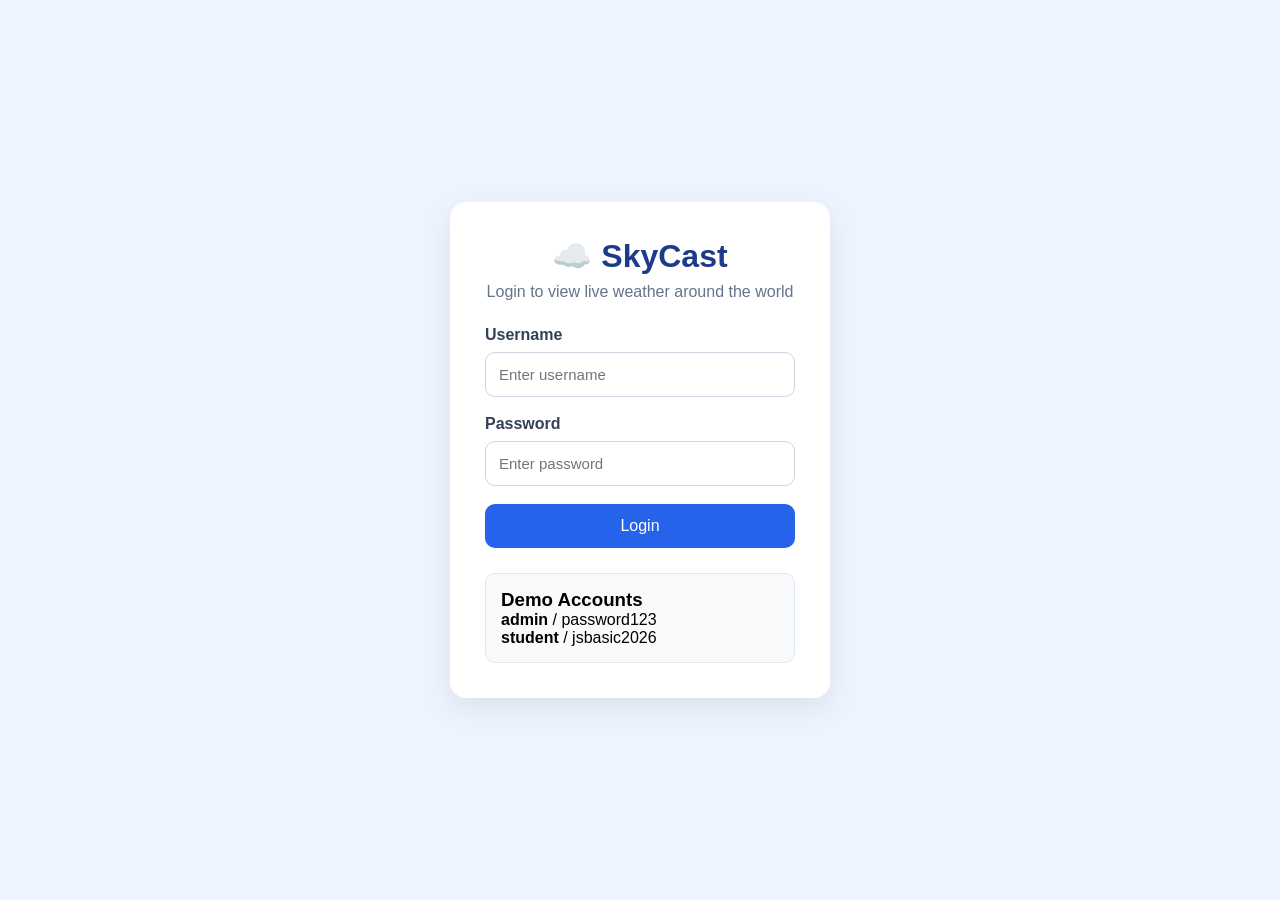
==== index.html @ 93b0ee86 "Initial commit" ====
<!DOCTYPE html>
<html lang="en">
<head>
    <meta charset="UTF-8">
    <meta name="viewport" content="width=device-width, initial-scale=1.0">
    <title>SkyCast Login</title>

    <link rel="stylesheet" href="style.css">
</head>
<body class="login-body">

    <div class="login-container">

        <h1>☁️ SkyCast</h1>
        <p class="subtitle">
            Login to view live weather around the world
        </p>

        <form id="loginForm">

            <div class="input-group">
                <label>Username</label>
                <input
                    type="text"
                    id="username"
                    placeholder="Enter username"
                    required
                >
            </div>

            <div class="input-group">
                <label>Password</label>
                <input
                    type="password"
                    id="password"
                    placeholder="Enter password"
                    required
                >
            </div>

            <button type="submit">
                Login
            </button>

            <p id="error" class="error"></p>

        </form>

        <div class="demo-box">
            <h3>Demo Accounts</h3>

            <p><b>admin</b> / password123</p>
            <p><b>student</b> / jsbasic2026</p>

        </div>

    </div>

<script src="login.js"></script>

</body>
</html>
---- style.css ----
*{
    margin:0;
    padding:0;
    box-sizing:border-box;
    font-family:'Segoe UI',Tahoma,Geneva,Verdana,sans-serif;
}

body{
    min-height:100vh;
    transition:.3s;
}

/* ================= LOGIN ================= */

.login-body{
    display:flex;
    justify-content:center;
    align-items:center;
    background:#edf4ff;
}

.login-container{
    width:380px;
    background:#fff;
    padding:35px;
    border-radius:16px;
    box-shadow:0 10px 30px rgba(0,0,0,.08);
}

.login-container h1{
    text-align:center;
    color:#1e3a8a;
    margin-bottom:8px;
}

.subtitle{
    text-align:center;
    color:#64748b;
    margin-bottom:25px;
}

.input-group{
    margin-bottom:18px;
}

.input-group label{
    display:block;
    margin-bottom:8px;
    font-weight:600;
    color:#334155;
}

.input-group input{
    width:100%;
    padding:13px;
    border-radius:10px;
    border:1px solid #cbd5e1;
    outline:none;
    font-size:15px;
}

.input-group input:focus{
    border-color:#2563eb;
}

button{
    border:none;
    cursor:pointer;
    transition:.25s;
}

.login-container button{
    width:100%;
    padding:13px;
    border-radius:10px;
    background:#2563eb;
    color:white;
    font-size:16px;
}

.login-container button:hover{
    background:#1d4ed8;
}

.error{
    margin-top:12px;
    text-align:center;
    color:#dc2626;
    font-weight:600;
}

.demo-box{
    margin-top:25px;
    background:#f8fafc;
    border:1px solid #e2e8f0;
    padding:15px;
    border-radius:10px;
}

/* ================= DASHBOARD ================= */

.dashboard{
    min-height:100vh;
    padding:35px;
    background:#edf4ff;
    color:#1e293b;
}

/* Header */

.header{
    display:flex;
    justify-content:space-between;
    align-items:flex-start;
    margin-bottom:30px;
}

.header h1{
    color:#0f172a;
    font-size:42px;
}

.header p{
    color:#64748b;
    margin-top:8px;
}

.logout-btn{
    background:#ef4444;
    color:white;
    padding:11px 20px;
    border-radius:10px;
    font-size:15px;
}

.logout-btn:hover{
    background:#dc2626;
}

/* Search */

.search-box{
    display:flex;
    gap:15px;
    margin-bottom:30px;
}

.search-box input{
    flex:1;
    background:white;
    border:1px solid #dbeafe;
    padding:15px;
    border-radius:12px;
    font-size:16px;
}

.search-box input:focus{
    outline:none;
    border-color:#2563eb;
}

.search-box button{
    width:180px;
    background:#2563eb;
    color:white;
    border-radius:12px;
    font-size:16px;
}

.search-box button:hover{
    background:#1d4ed8;
}

/* Loader */

.loader{
    display:none;
    margin:20px auto;
    width:50px;
    height:50px;
    border-radius:50%;
    border:5px solid #dbeafe;
    border-top:5px solid #2563eb;
    animation:spin 1s linear infinite;
}

@keyframes spin{
    to{
        transform:rotate(360deg);
    }
}

/* Main Weather Card */

.weather-card{
    background:white;
    border-radius:18px;
    padding:30px;
    box-shadow:0 8px 25px rgba(0,0,0,.06);
    margin-bottom:30px;
}

.weather-main{
    display:flex;
    justify-content:space-between;
    align-items:center;
    flex-wrap:wrap;
}

.weather-main h2{
    font-size:38px;
    color:#0f172a;
}

.temp{
    font-size:70px;
    font-weight:bold;
    color:#1d4ed8;
    margin:10px 0;
}

#description{
    color:#64748b;
    text-transform:capitalize;
}

.emoji{
    font-size:90px;
}

/* Weather Info */

.info-grid{
    margin-top:30px;
    display:grid;
    grid-template-columns:repeat(auto-fit,minmax(180px,1fr));
    gap:18px;
}

.info-box{
    background:#f8fbff;
    border:1px solid #dbeafe;
    border-radius:14px;
    padding:18px;
}

.info-box h4{
    color:#64748b;
    margin-bottom:8px;
}

.info-box p{
    color:#0f172a;
    font-size:20px;
    font-weight:600;
}

/* Forecast */

h2{
    margin-bottom:18px;
}

.forecast{
    display:grid;
    grid-template-columns:repeat(auto-fit,minmax(180px,1fr));
    gap:20px;
    margin-bottom:30px;
}

.forecast-card{
    background:white;
    border:1px solid #dbeafe;
    border-radius:16px;
    padding:20px;
    text-align:center;
    box-shadow:0 6px 16px rgba(0,0,0,.05);
    transition:.25s;
}

.forecast-card:hover{
    transform:translateY(-5px);
}

.forecast-card h1{
    font-size:45px;
    margin:10px 0;
}

/* Recent Searches */

.recent{
    margin-top:20px;
}

.recent button{
    background:white;
    color:#1e3a8a;
    border:1px solid #93c5fd;
    padding:10px 18px;
    border-radius:30px;
    margin:6px;
}

.recent button:hover{
    background:#2563eb;
    color:white;
}

/* Remove old themes */

.sunny,
.cloudy,
.rainy,
.snowy,
.night{
    background:#edf4ff !important;
}

/* Responsive */

@media(max-width:768px){

    .dashboard{
        padding:20px;
    }

    .header{
        flex-direction:column;
        gap:20px;
    }

    .header h1{
        font-size:32px;
    }

    .search-box{
        flex-direction:column;
    }

    .search-box button{
        width:100%;
    }

    .weather-main{
        justify-content:center;
        text-align:center;
        gap:20px;
    }

    .temp{
        font-size:56px;
    }

    .emoji{
        font-size:70px;
    }

}
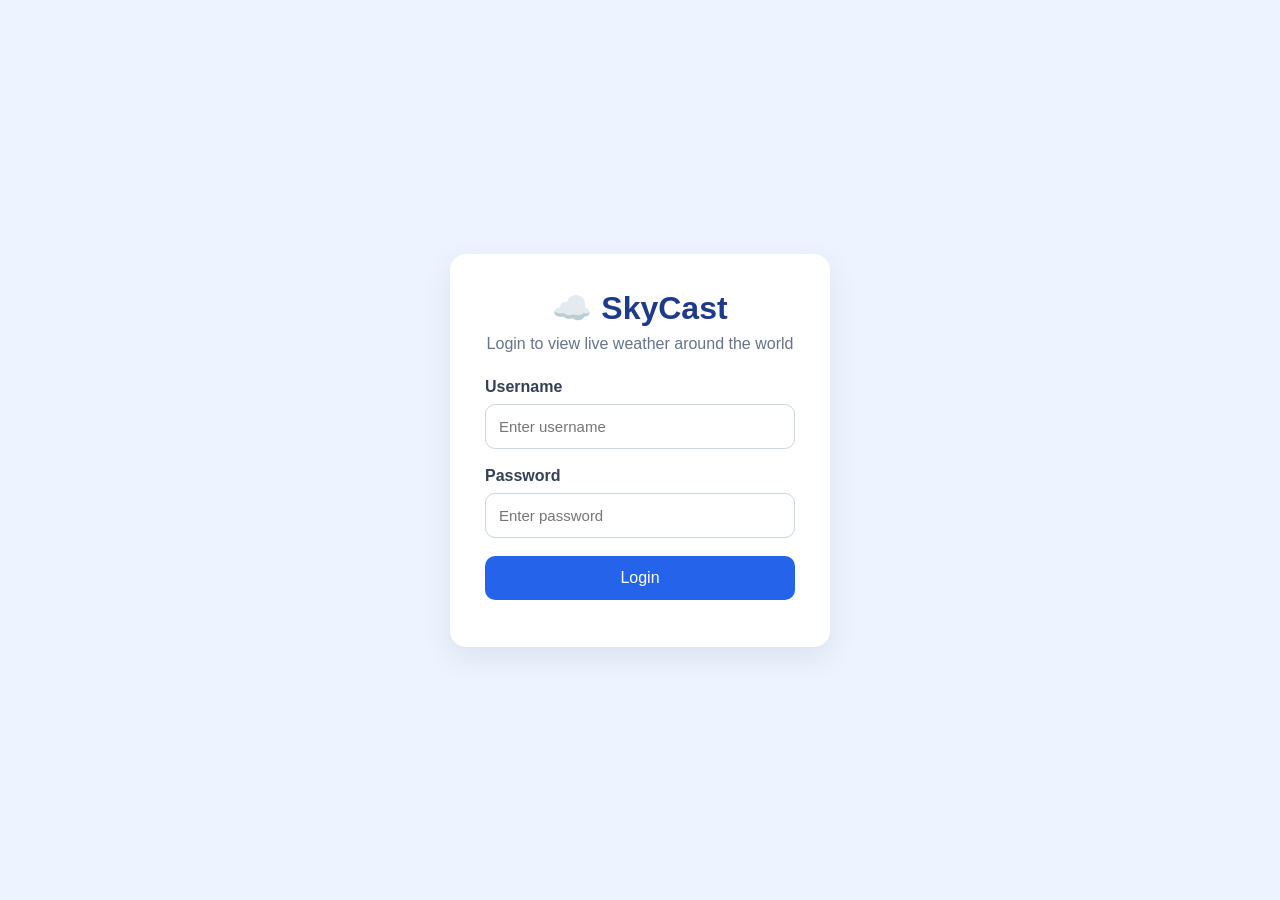
==== commit 87ec7f6f: "login page updated" ====
--- a/index.html
+++ b/index.html
@@ -46,14 +46,6 @@
 
         </form>
 
-        <div class="demo-box">
-            <h3>Demo Accounts</h3>
-
-            <p><b>admin</b> / password123</p>
-            <p><b>student</b> / jsbasic2026</p>
-
-        </div>
-
     </div>
 
 <script src="login.js"></script>
